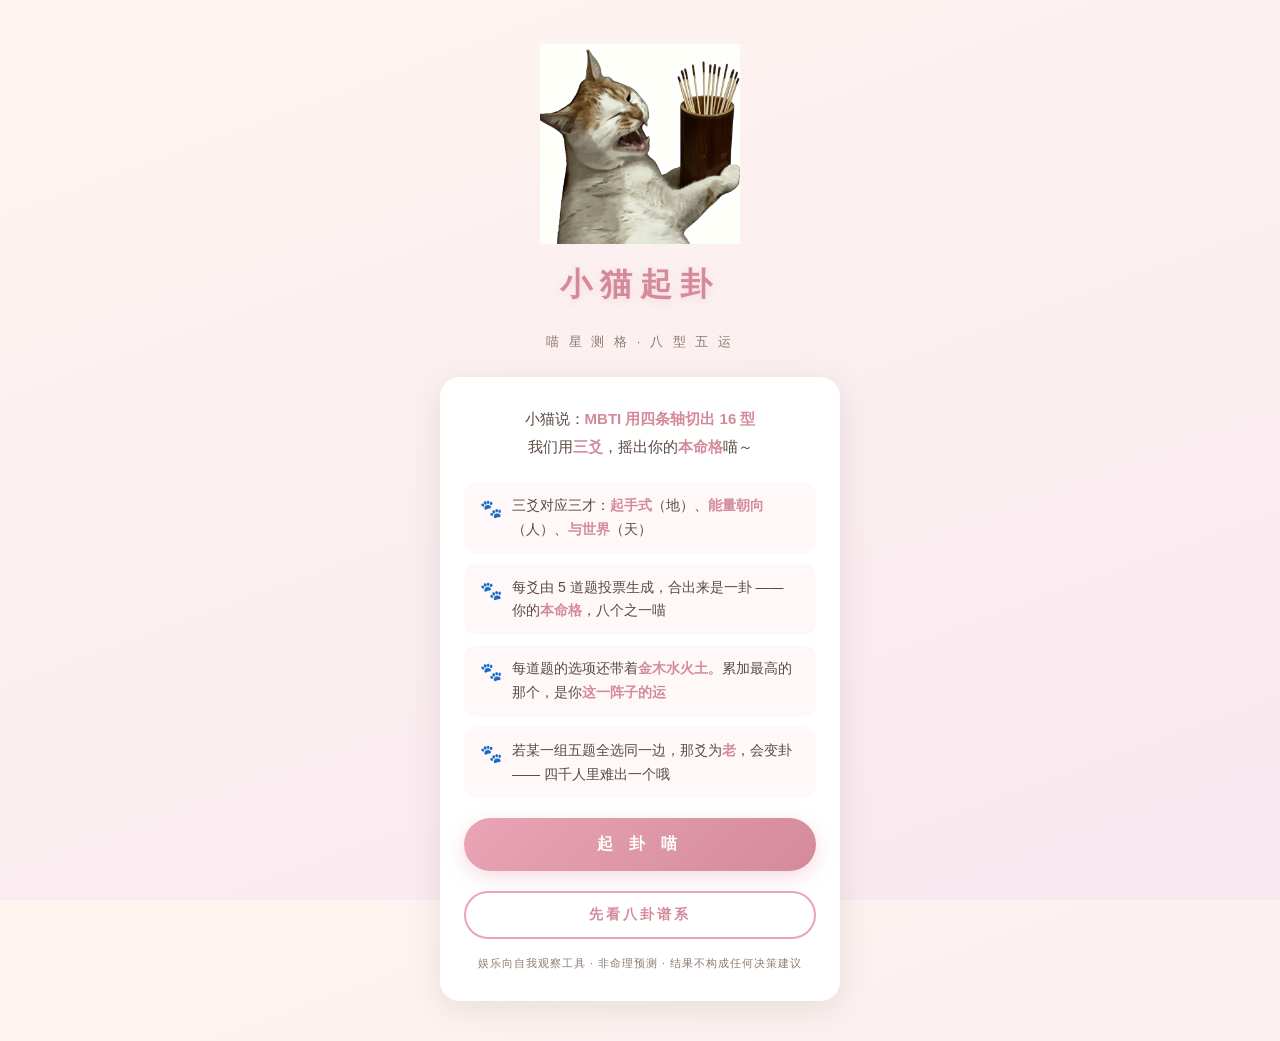
==== index.html @ 9aabb69f "Initial commit: 小猫起卦" ====
<!DOCTYPE html>
<html lang="zh-CN">
<head>
<meta charset="UTF-8">
<meta name="viewport" content="width=device-width, initial-scale=1.0, maximum-scale=1.0, user-scalable=no">
<title>小猫起卦 · 喵星测格</title>
<style>
:root{
  --cream:#fef5f0;
  --pink:#f8e8f0;
  --rose:#e8a5b5;
  --rose-deep:#d48a9a;
  --beige:#d4a574;
  --brown:#5a4a42;
  --brown-light:#8b7a6f;
  --white:#fff;
  --shadow:rgba(90,74,66,.12);
}
*{box-sizing:border-box;margin:0;padding:0;-webkit-tap-highlight-color:transparent}
html,body{height:100%}
body{
  font-family:"PingFang SC","Microsoft YaHei","Hiragino Sans GB",sans-serif;
  background:linear-gradient(160deg,var(--cream) 0%,var(--pink) 100%);
  color:var(--brown);
  line-height:1.8;
  overflow-x:hidden;
  min-height:100vh;
}
#app{position:relative;max-width:440px;margin:0 auto;min-height:100%;padding:20px}
.screen{display:none;animation:fadeUp .5s ease both}
.screen.on{display:block}
@keyframes fadeUp{from{opacity:0;transform:translateY(20px)}to{opacity:1;transform:none}}

.cat{font-size:64px;text-align:center;margin:20px 0;animation:bounce 2s ease-in-out infinite}
@keyframes bounce{0%,100%{transform:translateY(0)}50%{transform:translateY(-8px)}}
.paw{font-size:24px;opacity:.6;display:inline-block;animation:pawStep 1.5s ease-in-out infinite}
@keyframes pawStep{0%,100%{opacity:.3;transform:scale(.9)}50%{opacity:.8;transform:scale(1.1)}}

/* Logo */
.logo{display:flex;flex-direction:column;align-items:center;margin:24px 0 16px}
.logo-icon{width:200px;height:200px;position:relative;margin-bottom:12px;animation:logoFloat 3s ease-in-out infinite}
@keyframes logoFloat{0%,100%{transform:translateY(0) rotate(0)}50%{transform:translateY(-5px) rotate(2deg)}}
.logo-icon img{width:100%;height:100%;object-fit:contain}
.logo-text{font-size:32px;font-weight:700;color:var(--rose-deep);letter-spacing:8px;text-shadow:0 2px 8px rgba(232,165,181,.3)}

/* Cat expressions */
.cat-expr{display:inline-block;position:relative}
.cat-expr img{width:120px;height:120px;object-fit:contain}
.cat-expr.thinking{animation:catThink 2s ease-in-out infinite}
@keyframes catThink{0%,100%{transform:rotate(-5deg)}50%{transform:rotate(5deg)}}
.cat-expr.shaking{animation:catShake 0.3s ease-in-out infinite}
@keyframes catShake{0%,100%{transform:translateX(0) rotate(0)}25%{transform:translateX(-5px) rotate(-10deg)}75%{transform:translateX(5px) rotate(10deg)}}
.cat-expr.surprised{animation:catSurprise 1s ease-in-out infinite}
@keyframes catSurprise{0%,100%{transform:scale(1)}50%{transform:scale(1.1)}}
.cat-expr.proud{animation:catProud 2s ease-in-out infinite}
@keyframes catProud{0%,100%{transform:translateY(0)}50%{transform:translateY(-8px) rotate(3deg)}}

/* Quiz cat mascot */
.quiz-cat{position:fixed;bottom:20px;right:20px;z-index:100;pointer-events:none;animation:catPeek 3s ease-in-out infinite}
.quiz-cat img{width:60px;height:60px;object-fit:contain;border-radius:50%;background:var(--white);box-shadow:0 4px 12px var(--shadow)}
@keyframes catPeek{0%,100%{transform:translateY(0) rotate(0)}50%{transform:translateY(-10px) rotate(5deg)}}

/* Casting animation */
.cast-scene{text-align:center;padding:60px 20px}
.cast-cat{display:inline-block;position:relative}
.cast-cat img{width:150px;height:150px;object-fit:contain;animation:castShake 0.6s ease-in-out infinite}
@keyframes castShake{0%,100%{transform:rotate(-5deg) translateY(0)}25%{transform:rotate(5deg) translateY(-10px)}50%{transform:rotate(-5deg) translateY(0)}75%{transform:rotate(5deg) translateY(-10px)}}

/* Speech bubble */
.speech{position:relative;background:var(--white);border-radius:20px;padding:12px 18px;margin:16px auto;max-width:280px;box-shadow:0 4px 16px var(--shadow);font-size:14px;color:var(--brown);text-align:center}
.speech::after{content:"";position:absolute;bottom:-10px;left:50%;transform:translateX(-50%);border:10px solid transparent;border-top-color:var(--white)}

.title{text-align:center;font-size:28px;font-weight:600;color:var(--rose-deep);letter-spacing:6px;margin:16px 0 8px}
.subtitle{text-align:center;font-size:13px;color:var(--brown-light);letter-spacing:3px;margin-bottom:24px}
.card-intro{background:var(--white);border-radius:20px;padding:28px 24px;box-shadow:0 8px 32px var(--shadow);margin-bottom:20px}
.lede{font-size:15px;color:var(--brown);text-align:center;margin-bottom:20px;line-height:1.9}
.lede b{color:var(--rose-deep);font-weight:600}
.steps{list-style:none;margin:20px 0}
.steps li{position:relative;padding:12px 16px 12px 48px;margin-bottom:10px;background:rgba(232,165,181,.08);border-radius:12px;font-size:14px;color:var(--brown);line-height:1.7}
.steps li::before{content:"🐾";position:absolute;left:16px;top:12px;font-size:18px}
.steps li b{color:var(--rose-deep);font-weight:600}
.btn{display:block;width:100%;margin-top:20px;padding:16px;background:linear-gradient(135deg,var(--rose) 0%,var(--rose-deep) 100%);color:var(--white);border:none;border-radius:30px;font-family:inherit;font-size:16px;font-weight:600;letter-spacing:6px;cursor:pointer;box-shadow:0 6px 20px rgba(232,165,181,.4);transition:all .2s}
.btn:hover{transform:translateY(-2px);box-shadow:0 8px 24px rgba(232,165,181,.5)}
.btn:active{transform:translateY(0)}
.btn.ghost{background:transparent;border:2px solid var(--rose);color:var(--rose-deep);letter-spacing:3px;box-shadow:none;font-size:14px;padding:13px}
.btn.ghost:hover{background:rgba(232,165,181,.1)}
.disc{margin-top:16px;font-size:11px;color:var(--brown-light);text-align:center;letter-spacing:1px;line-height:1.6}

.qhead{display:flex;align-items:center;justify-content:space-between;margin-bottom:16px;padding:12px 16px;background:var(--white);border-radius:14px;box-shadow:0 2px 12px var(--shadow)}
.qnum{font-size:12px;color:var(--brown-light);letter-spacing:1px}
.axes{display:flex;gap:5px}
.axis{width:28px;height:4px;background:rgba(232,165,181,.2);border-radius:2px}
.axis.done{background:var(--rose)}
.axis.cur{background:var(--beige);animation:pulse 1s ease-in-out infinite}
@keyframes pulse{0%,100%{opacity:1}50%{opacity:.5}}
.yaoBox{display:flex;flex-direction:column-reverse;align-items:center;gap:10px;padding:20px 0;min-height:110px}
.yao{width:110px;height:14px;display:flex;gap:14px;opacity:0;transform:scale(.5) rotate(-10deg);transition:.6s cubic-bezier(.34,1.56,.64,1)}
.yao.show{opacity:1;transform:none}
.yao i{height:14px;background:var(--rose);display:block;border-radius:7px;box-shadow:0 2px 8px rgba(232,165,181,.3)}
.yao.yang i:first-child{flex:1}
.yao.yin i:first-child{flex:.42}
.yao.yin i:last-child{flex:.42}
.yao.lao i{background:var(--beige);box-shadow:0 2px 10px rgba(212,165,116,.4)}
.ylabel{font-size:11px;color:var(--brown-light);text-align:center;letter-spacing:2px;margin-top:4px}
.qcard{background:var(--white);border-radius:18px;padding:24px 20px;box-shadow:0 4px 20px var(--shadow);margin-bottom:16px}
.qtext{font-size:17px;line-height:1.8;margin-bottom:20px;color:var(--brown);font-weight:500}
.opt{display:block;width:100%;text-align:left;margin-bottom:12px;padding:14px 16px;background:rgba(232,165,181,.06);border:2px solid rgba(232,165,181,.2);color:var(--brown);font-family:inherit;font-size:14.5px;line-height:1.7;border-radius:12px;cursor:pointer;transition:all .2s}
.opt:hover{background:rgba(232,165,181,.12);border-color:var(--rose);transform:translateX(4px)}
.opt.sel{background:var(--rose);border-color:var(--rose-deep);color:var(--white)}
.qhint{font-size:11px;color:var(--brown-light);text-align:center;letter-spacing:2px;margin-top:8px}

#cast{text-align:center;padding-top:80px}
#cast .spin{font-size:90px;display:inline-block;animation:spin 1.8s ease-in-out}
@keyframes spin{0%{transform:rotate(0) scale(.5);opacity:0}30%{opacity:1}100%{transform:rotate(720deg) scale(1);opacity:1}}
#cast p{margin-top:24px;letter-spacing:5px;color:var(--brown-light);font-size:14px}

.card{background:var(--white);border-radius:22px;padding:28px 22px 24px;position:relative;overflow:hidden;box-shadow:0 12px 40px var(--shadow)}
.card::before{content:"";position:absolute;top:0;left:0;right:0;height:6px;background:linear-gradient(90deg,var(--rose),var(--beige),var(--rose))}
.card .tri{display:flex;flex-direction:column-reverse;align-items:center;gap:9px;margin:16px 0}
.card .tri .yao{width:90px}
.card .tri .yao i{background:var(--brown)}
.card .tri .yao.lao i{background:var(--rose-deep)}
.gname{font-size:30px;text-align:center;letter-spacing:3px;font-weight:700;color:var(--rose-deep);margin-top:8px}
.ghex{text-align:center;font-size:14px;color:var(--brown-light);letter-spacing:2px;margin-top:4px}
.tagline{text-align:center;font-size:14px;color:var(--brown);margin-top:14px;padding:0 8px;font-weight:500}
.verdict{margin-top:18px;padding:16px;background:rgba(232,165,181,.06);border-radius:12px;font-size:14px;color:var(--brown);line-height:1.9}
.wxrow{display:flex;align-items:center;gap:10px;margin-top:16px;padding:12px 14px;background:rgba(212,165,116,.1);border-radius:10px}
.dot{width:16px;height:16px;border-radius:50%;flex:none;box-shadow:0 2px 6px rgba(0,0,0,.1)}
.wxrow .t1{font-size:13px;color:var(--brown);font-weight:500}
.wxrow .t2{font-size:11px;color:var(--brown-light);margin-left:auto;letter-spacing:1px}
.seal{position:absolute;right:16px;top:16px;width:48px;height:48px;background:var(--rose);color:var(--white);border-radius:50%;font-size:14px;line-height:1.2;text-align:center;display:flex;align-items:center;justify-content:center;box-shadow:0 3px 10px rgba(232,165,181,.4);transform:rotate(8deg)}
.kv{margin-top:20px}
.kv .row{display:flex;gap:12px;padding:10px 0;border-bottom:1px dashed rgba(232,165,181,.2);font-size:13.5px}
.kv .k{color:var(--brown-light);flex:none;width:60px;letter-spacing:1px;font-weight:500}
.kv .v{color:var(--brown);line-height:1.7}
.badge{display:inline-block;font-size:11px;letter-spacing:1px;padding:3px 9px;border-radius:12px;margin-right:6px;font-weight:500}
.badge.rose{background:var(--rose);color:var(--white)}
.badge.beige{background:var(--beige);color:var(--white)}
.badge.brown{background:var(--brown);color:var(--white)}
.small{font-size:11.5px;color:var(--brown-light);line-height:1.7}
.block{margin-top:24px}
.bt{font-size:14px;letter-spacing:4px;color:var(--rose-deep);margin-bottom:12px;display:flex;align-items:center;gap:10px;font-weight:600}
.bt::after{content:"";flex:1;height:1px;background:linear-gradient(90deg,var(--rose),transparent)}
.panel{background:var(--white);border-radius:14px;padding:16px;box-shadow:0 2px 12px var(--shadow);font-size:14px;color:var(--brown);line-height:1.8}
.panel b{color:var(--rose-deep);font-weight:600}
.chips{display:flex;flex-wrap:wrap;gap:8px;margin-top:10px}
.chip{padding:8px 12px;border:2px solid rgba(232,165,181,.3);border-radius:20px;font-size:12.5px;color:var(--brown);cursor:pointer;background:var(--white);font-family:inherit;transition:all .2s;font-weight:500}
.chip:hover,.chip.on{border-color:var(--rose);color:var(--rose-deep);background:rgba(232,165,181,.1)}
.meter{height:6px;background:rgba(232,165,181,.15);border-radius:3px;overflow:hidden;margin:10px 0 14px}
.meter i{display:block;height:100%;background:linear-gradient(90deg,var(--rose),var(--beige));width:0;transition:width 1s ease;border-radius:3px}
.grid8{display:grid;grid-template-columns:repeat(4,1fr);gap:8px;margin-top:10px}
.gcell{border:2px solid rgba(232,165,181,.2);border-radius:12px;padding:10px 4px;text-align:center;cursor:pointer;transition:all .2s;background:var(--white)}
.gcell:hover{border-color:var(--rose);transform:translateY(-2px);box-shadow:0 4px 12px var(--shadow)}
.gcell .s{font-size:24px;line-height:1.2}
.gcell .n{font-size:11px;color:var(--brown-light);margin-top:2px;letter-spacing:1px}
.gcell.me{border-color:var(--rose-deep);background:rgba(232,165,181,.15)}
</style>
</head>
<body>
<div id="app">

<section class="screen on" id="s-intro">
  <div class="logo">
    <div class="logo-icon">
      <img src="images/logo.jpg" alt="小猫起卦">
    </div>
    <div class="logo-text">小猫起卦</div>
  </div>
  <div class="subtitle">喵 星 测 格 · 八 型 五 运</div>
  <div class="card-intro">
    <p class="lede">小猫说：<b>MBTI 用四条轴切出 16 型</b><br>我们用<b>三爻</b>，摇出你的<b>本命格</b>喵～</p>
    <ul class="steps">
      <li>三爻对应三才：<b>起手式</b>（地）、<b>能量朝向</b>（人）、<b>与世界</b>（天）</li>
      <li>每爻由 5 道题投票生成，合出来是一卦 —— 你的<b>本命格</b>，八个之一喵</li>
      <li>每道题的选项还带着<b>金木水火土</b>。累加最高的那个，是你<b>这一阵子的运</b></li>
      <li>若某一组五题全选同一边，那爻为<b>老</b>，会变卦 —— 四千人里难出一个哦</li>
    </ul>
    <button class="btn" onclick="startQuiz()">起&nbsp;卦&nbsp;喵</button>
    <button class="btn ghost" onclick="openAtlas()">先看八卦谱系</button>
    <p class="disc">娱乐向自我观察工具 · 非命理预测 · 结果不构成任何决策建议</p>
  </div>
</section>

<section class="screen" id="s-quiz">
  <div class="quiz-cat">
    <img src="images/1.gif" alt="思考猫">
  </div>
  <div class="qhead">
    <div class="qnum" id="qProg">第 1 / 15 题</div>
    <div class="axes" id="qAxes"></div>
  </div>
  <div class="yaoBox">
    <div id="yaoStack"></div>
    <div class="ylabel" id="yLabel"></div>
  </div>
  <div class="qcard">
    <div class="qtext" id="qText"></div>
    <div id="qOpts"></div>
    <div class="qhint" id="qHint"></div>
  </div>
  <div style="text-align:center;margin:16px 0">
    <span class="paw">🐾</span>
    <span class="paw" style="animation-delay:.3s">🐾</span>
    <span class="paw" style="animation-delay:.6s">🐾</span>
  </div>
</section>

<section class="screen" id="s-cast">
  <div class="cast-scene">
    <div style="position:relative;display:inline-block">
      <span class="cast-sparkle">✨</span>
      <span class="cast-sparkle">⭐</span>
      <span class="cast-sparkle">✨</span>
      <span class="cast-sparkle">⭐</span>
      <div class="cast-cat">
        <img src="images/2.gif" alt="摇卦猫">
      </div>
    </div>
    <div class="cast-text">小猫在摇卦喵...</div>
  </div>
</section>

<section class="screen" id="s-res"></section>
<section class="screen" id="s-atlas"></section>

</div>

<script>
const AXES = [
  { key:'chu',   pos:'初爻', cai:'地', dim:'起手式', yang:'起', yin:'承', desc:'先出手，还是先接住' },
  { key:'zhong', pos:'中爻', cai:'人', dim:'能量朝向', yang:'显', yin:'藏', desc:'摊开来说，还是自己消化' },
  { key:'shang', pos:'上爻', cai:'天', dim:'与世界', yang:'塑', yin:'随', desc:'改造环境，还是适应环境' }
];

const BANK = [
  { a:'组里临时缺一块负责人，你的第一反应', o:[
    {t:'我先顶上，边做边调', yan:'yang', wx:'火'},
    {t:'先把这摊子到底怎么回事看清楚', yan:'yin', wx:'土'} ]},
  { a:'', o:[
    {t:'有人当众反驳你，你', yan:'yang', wx:'金'},
    {t:'有人当众反驳你，你', yan:'yin', wx:'水'} ],
    alt:[{t:'当场把理由讲清楚', yan:'yang', wx:'金'},{t:'先听明白他到底在说什么', yan:'yin', wx:'水'}]},
  { a:'', o:[
    {t:'一个全是陌生人的场合，你会', yan:'yin', wx:'土'},
    {t:'一个全是陌生人的场合，你会', yan:'yang', wx:'木'} ],
    alt:[{t:'找个位置坐下，等事情发生', yan:'yin', wx:'土'},{t:'主动找一个同样落单的人开口', yan:'yang', wx:'木'}]},
  { a:'', o:[
    {t:'事情彻底卡住了，你的本能是', yan:'yin', wx:'水'},
    {t:'事情彻底卡住了，你的本能是', yan:'yang', wx:'火'} ],
    alt:[{t:'顺着卡点往前摸，看它通向哪', yan:'yin', wx:'水'},{t:'推翻重来，先把这口气打回来', yan:'yang', wx:'火'}]},
  { a:'', o:[
    {t:'很久不联系的人突然找你帮忙', yan:'yang', wx:'金'},
    {t:'很久不联系的人突然找你帮忙', yan:'yin', wx:'木'} ],
    alt:[{t:'先问清楚这事归谁负责，再说帮', yan:'yang', wx:'金'},{t:'先应下来，再看它会长成什么', yan:'yin', wx:'木'}]},

  { a:'心里压着一件事', o:[
    {t:'找个人说出来，说着说着才想明白', yan:'yang', wx:'火'},
    {t:'自己待着，想清楚了再开口', yan:'yin', wx:'土'} ]},
  { a:'被人认真夸了一次', o:[
    {t:'表面接住，回家反复想他是不是客气', yan:'yin', wx:'水'},
    {t:'直接回「对，这块我做得挺好」', yan:'yang', wx:'金'} ]},
  { a:'你在乎的人状态很差', o:[
    {t:'陪着，不追问，等他自己愿意讲', yan:'yin', wx:'木'},
    {t:'直接把「你最近不对劲」说出来', yan:'yang', wx:'土'} ]},
  { a:'你的意见和所有人相反', o:[
    {t:'当场讲出来，哪怕不合群', yan:'yang', wx:'火'},
    {t:'先记下，散场后单独找那个人说', yan:'yin', wx:'水'} ]},
  { a:'别人问你「最近怎么样」', o:[
    {t:'如实说，包括不好的那部分', yan:'yang', wx:'金'},
    {t:'说个「还行」，真的部分留给极少数人', yan:'yin', wx:'木'} ]},

  { a:'团队有个你早就看不惯的规矩', o:[
    {t:'提出来，推动它改掉', yan:'yang', wx:'金'},
    {t:'改不动，但我能找到绕开它的办法', yan:'yin', wx:'水'} ]},
  { a:'搬进一座新城市', o:[
    {t:'先看这座城市要我怎么活，再调整自己', yan:'yin', wx:'土'},
    {t:'按自己的节奏摆开，让环境慢慢长出来', yan:'yang', wx:'木'} ]},
  { a:'和一个人的关系总是出问题', o:[
    {t:'我先改自己那部分，看它会不会变', yan:'yang', wx:'火'},
    {t:'接受有些关系就是这个形状，不再修', yan:'yin', wx:'水'} ]},
  { a:'一个完全空白的周末', o:[
    {t:'提前排好，尽量不被打断', yan:'yang', wx:'金'},
    {t:'睡醒再看，随当天的状态走', yan:'yin', wx:'木'} ]},
  { a:'你所处的环境让你不舒服', o:[
    {t:'忍一段时间，通常会习惯', yan:'yin', wx:'土'},
    {t:'不习惯。我会改变它，或者走', yan:'yang', wx:'火'} ]}
];

const QLIST = [];
BANK.forEach(q=>{
  if(q.a) QLIST.push({stem:q.a, opts:q.o});
  else QLIST.push({stem:q.o[0].t, opts:q.alt});
});

const WUXING = {
  金:{name:'金',tone:'肃杀', color:'#d4a574', state:'你最近在清理。想划边界、想做了断、想把没用的东西砍掉喵。', need:'砍完就别再回头看第二眼。'},
  木:{name:'木',tone:'生发', color:'#8bc48a', state:'你最近在长。有东西刚冒头，还没成形，但不受控制喵。', need:'给它一个能靠的架子，别让它自己乱爬。'},
  水:{name:'水',tone:'流动', color:'#7ab8d4', state:'你最近在绕。不硬碰，往低处走，也在往深处走喵。', need:'绕可以，但要给自己定一个流向。'},
  火:{name:'火',tone:'显发', color:'#e8a5b5', state:'你最近在烧。想被看见、想推进、停不下来喵。', need:'备一份不来自别人的燃料。'},
  土:{name:'土',tone:'承载', color:'#c4a882', state:'你最近在扛。很多重量落到你身上，你还撑着喵。', need:'先卸一件，地球不会因此停。'}
};
const WX_ORDER = ['木','火','土','金','水'];

const TYPES = {
  '111':{ g:'乾', glyph:'☰', label:'乾 · 天行', wx:'金', tri:['起','显','塑'], tagline:'那个自己给自己立目标的人', verdict:'三爻皆阳。你不等人给方向，环境不让你满意，你就自己改喵。', gift:'起势、定调、在没人负责的时候把事情接过来', drain:'等你反复提醒才动的人', shade:'把「需要帮助」当成失格，最后一个人扛完所有', eyes:'可靠，但有点不敢麻烦他', tip:'让别人帮你一次，天不会塌。'},
  '000':{ g:'坤', glyph:'☷', label:'坤 · 厚德', wx:'土', tri:['承','藏','随'], tagline:'所有人都来找她，但她不找人', verdict:'三爻皆阴。你不是没有主张，你是习惯先把别人的位置接住喵。', gift:'容纳、托底、让散掉的东西重新成形', drain:'把你的稳定当成理所当然的人', shade:'边界长期不响，直到某天身体或情绪替你关上', eyes:'温和好说话，其实最不容易被真正了解', tip:'答应之前先问一次「我自己想要什么」，就一次。'},
  '100':{ g:'震', glyph:'☳', label:'震 · 惊雷', wx:'木', tri:['起','藏','随'], tagline:'点火的人，不负责烧完', verdict:'一阳动于下。你启动极快，动力闷在里面，外面看着还挺平静喵。', gift:'打破僵局、从零起势、让事情第一次发生', drain:'拖住你不让动的人', shade:'雷声一过就散场，留下一堆别人要收拾的开头', eyes:'突然、有爆发力、不太可预测', tip:'给自己留一件必须做完的事，别只留开始。'},
  '011':{ g:'巽', glyph:'☴', label:'巽 · 入风', wx:'木', tri:['承','显','塑'], tagline:'不急着表态，但最后都按她说的办了', verdict:'一阴入于下。你不撞开缝隙，你渗进去喵。', gift:'柔性推动、在没有名分的地方把事办了、知道该再进哪一寸', drain:'要求你当场站队的人', shade:'从不正面表态，出了事没人知道主意是谁出的', eyes:'好商量，但很难真的改变她', tip:'关键的那一次，把话说在前面。'},
  '010':{ g:'坎', glyph:'☵', label:'坎 · 潜渊', wx:'水', tri:['承','显','随'], tagline:'越乱他越冷静的人', verdict:'坎中满 —— 外暗内明。你看着随和，其实心里最有数喵。', gift:'在险中判断、承接混乱、别人慌的时候你还在读局面', drain:'逼你在信息不全时表态的人', shade:'习惯试探、不肯先交付，等于把主动权一直攥在手里', eyes:'深、读不透，可靠但不太好接近', tip:'挑一件事，先把自己交出去一半。'},
  '101':{ g:'离', glyph:'☲', label:'离 · 附丽', wx:'火', tri:['起','藏','塑'], tagline:'需要被看见，也真的值得被看见', verdict:'离中虚 —— 外明内暗。火要附着东西才烧得住，所以你总得有个燃料喵。', gift:'表达、把冷的场子照亮、让注意力自然聚过来', drain:'从不给你反馈的人', shade:'内核私密又敏感，认可一断就说熄就熄', eyes:'亮眼、有审美、情绪来得快', tip:'备一份不来自别人的燃料。'},
  '001':{ g:'艮', glyph:'☶', label:'艮 · 停云', wx:'土', tri:['承','藏','塑'], tagline:'需要独处充电，别追问为什么', verdict:'一阳止于上。先接住、不说、但绝不让你推动 —— 这就是「止」喵。', gift:'稳住现场、边界天然存在、能在该停的地方停住', drain:'不停推进你、追问你理由的人', shade:'停太久，把「不着急」活成了「来不及」', eyes:'安静、慢热、有点难约', tip:'给「止」设一个出口，定一个该动的日子。'},
  '110':{ g:'兑', glyph:'☱', label:'兑 · 初月', wx:'金', tri:['起','显','随'], tagline:'让陌生房间迅速变熟的人', verdict:'兑上缺 —— 口开于上。你主动、外放、顺势，所以人人都舒服喵。', gift:'连接、破冰、把气氛救活、让人愿意开口', drain:'只索取情绪价值、不回应你的人', shade:'怕冷场怕到开始讨好，散场之后自己空', eyes:'好相处、有趣，但好像对谁都一样', tip:'留三个人，可以不讨好。'}
};

const COMBO = {
  '乾':{金:'你已经在改环境了，现在还在顺手砍掉不需要的部分喵。',木:'目标正在变大，你开始给自己立一个更难的。',水:'少见的后撤。那不是认输，是读数喵。',火:'全开。这段时间的强度，别人会记很久。',土:'扛得有点多了 —— 乾最不该自己扛喵。'},
  '坤':{金:'你开始划线了。会有人不习惯，但这条线是对的喵。',木:'有人在替一个新的你打地基，注意是谁。',水:'承载变成了流动，你最近没那么硬扛了喵。',火:'少见的表达期。坤烧起来比谁都久。',土:'土上加土，超重。先卸一件喵。'},
  '震':{金:'这次点火之前你会先切一次，比过去狠喵。',木:'连着启动。你正同时推开好几扇门。',水:'雷藏在水下，动静变小，力道变大喵。',火:'你正在把话说响，别在最高点停手。',土:'起势撞上责任，走不快，先减一项喵。'},
  '巽':{金:'渗不动的时候，你开始用硬的了喵。',木:'渗得很顺。你在没名分的地方长成了一条路。',水:'风生水起，你最近的话比平时管用喵。',火:'你罕见地站到明处。会有点晒，但值得。',土:'渗透遇到硬土，慢下来不是失败喵。'},
  '坎':{金:'你开始做割舍的判断，冷得连自己都意外喵。',木:'水下有东西在长，先别告诉任何人。',水:'水上再加一波。你读局读得更清，也更不想动喵。',火:'险中见明。这段时间适合把结论说出口。',土:'水被土困住。最近的累，是没说出口的累喵。'},
  '离':{金:'火在削掉多余的光。你变冷了，也更好看了喵。',木:'有燃料了。这段时间的表达，有东西可烧。',水:'水火相煎。外亮内耗，盯紧你的电量喵。',火:'最亮的一段。被看见这件事，该被满足了。',土:'你在替不值得的人保温喵。'},
  '艮':{金:'边界升级成了墙。先确认防对了人没有喵。',木:'山里在长东西。你的「止」开始有收成。',水:'山下有水。表面没动，心里已经绕完三圈喵。',火:'停太久之后的第一次点火，会烧得很直接。',土:'土压着山。你最近沉，且不肯说为什么沉喵。'},
  '兑':{金:'你收了笑，把话说准了。这阵子适合谈条件喵。',木:'关系在自然长。你播种的方式特别省力。',水:'悦而流动。你最近很会聊，也很会躲喵。',火:'场子被你点亮。散场后给自己留半小时。',土:'你在替整个气氛负责，太重了 —— 让别人冷一次喵。'}
};

const GUIWEI = {
  乾:'金金归位。你这一阵子的清理，就是乾本身的样子。极少见：一个人刚好活成自己的格局喵。',
  坤:'土土归位。承载不再消耗你，因为它已经是你。这是坤最好的状态喵。',
  震:'木木归位。起势和生长对齐了。你正在做一件本来就该由你启动的事喵。',
  巽:'木木归位。渗透有了方向。你不用再说「我随便」，你其实早就定了喵。',
  坎:'水水归位。读局的人不再被局读。你这一阵子异常清醒，也别到处说喵。',
  离:'火火归位。燃料是自己。离最难得的一次，燃烧不靠外界认可喵。',
  艮:'土土归位。山落地成土。你停下来的地方，终于变成了可以住的地方喵。',
  兑:'金金归位。悦收成了锋。你这次笑着说的话，别人当真了喵。'
};

const LAO = {
  chu:{ y:'起手式已经到底。你会从「先出手」滑向「先接住」喵。', n:'你憋太久了。下一次会翻成「这次我先来」。'},
  zhong:{ y:'表达欲顶到天花板。藏不住了，也别再藏喵。', n:'你把话说回来了。从摊开转为内收，这是收网，不是退让。'},
  shang:{ y:'塑形到了极限，再往前就是硬碰硬喵。', n:'你打算不再适应这个环境了。这个转念会成真。'}
};

const ZHI = {
  乾:'结局是你自己站起来，不靠任何人给方向喵。',
  坤:'结局是你接住更多，也因此更被需要喵。',
  震:'结局是一件新事由你启动，雷打出去了喵。',
  巽:'结局你不声不响地改掉了那条规矩喵。',
  坎:'结局是你必须穿过一次麻烦，穿过去就通了喵。',
  离:'结局是你被认真看见一次喵。',
  艮:'结局是你停下来，而且停得心甘喵。',
  兑:'结局是一段关系被你说活了喵。'
};

const SHENG = {木:'火',火:'土',土:'金',金:'水',水:'木'};
const KE = {木:'土',土:'水',水:'火',火:'金',金:'木'};
function relation(a,b){
  if(a===b) return 'bi';
  if(SHENG[a]===b) return 'wo-sheng';
  if(SHENG[b]===a) return 'sheng-wo';
  if(KE[a]===b) return 'wo-ke';
  return 'ke-wo';
}
const REL_TEXT = {
  'bi':{t:'比和',s:88,d:'同气。你们不需要翻译，一个停顿另一个人就懂喵。<br>风险也在这：两人都等对方先开口，于是谁都没说。有人先动一次，这段关系就活了。'},
  'sheng-wo':{t:'生我',s:82,d:'对方是你的供给位，且常常不觉得累喵。<br>这类关系最容易失衡 —— 因为接受的一方看不见成本。半年内主动回一次，不必等价，让他知道你有看到。'},
  'wo-sheng':{t:'我生',s:66,d:'你是输出的一方，你把这段关系养起来的喵。<br>输出到某个程度会突然空。到点就停，不要硬撑到怨气出来 —— 怨气是这个组合唯一的死法。'},
  'wo-ke':{t:'我克',s:58,d:'你们之间有一根弦，一碰就紧，而且多半是你碰的喵。<br>但克也是雕琢：这段关系里被你改掉的毛病，确实都是真的毛病。少说一句，效果会好很多。'},
  'ke-wo':{t:'克我',s:62,d:'你在这段关系里会被压住，且压你的那个人不觉得自己在压喵。<br>难受，但这是八个组合里最容易被校正的一个。扛不住就先讲，别用远离代替表达。'}
};
function sameG(){
  return {t:'同卦',s:90,d:'同一个格。你们的优点一模一样，缺点也一模一样 —— 所以你们最烦对方的地方，就是自己身上那块喵。<br>这段关系的用法是拿来做镜子的，不是用来互相确认的。'};
}

/* Cat expressions for each type */
function getCatExpr(type){
  const exprs = {
    '乾': {img:'images/3.gif', class:'proud', msg:'本喵就是天行健！'},
    '坤': {img:'images/4.gif', class:'thinking', msg:'嗯...本喵在承载万物喵'},
    '震': {img:'images/5.gif', class:'surprised', msg:'雷来了！本喵要起飞！'},
    '巽': {img:'images/6.gif', class:'thinking', msg:'本喵已经渗透进去了...'},
    '坎': {img:'images/7.gif', class:'proud', msg:'本喵看穿了一切'},
    '离': {img:'images/8.gif', class:'proud', msg:'看本喵多闪亮！'},
    '艮': {img:'images/9.gif', class:'thinking', msg:'别吵，本喵要静静'},
    '兑': {img:'images/640.gif', class:'surprised', msg:'来来来，大家一起玩！'}
  };
  return exprs[type.g] || {img:'images/1.gif', class:'', msg:''};
}

let qi=0, votes=[0,0,0], lines=[], tally={木:0,火:0,土:0,金:0,水:0};

function shuffle(arr){
  for(let i=arr.length-1;i>0;i--){const j=Math.floor(Math.random()*(i+1));[arr[i],arr[j]]=[arr[j],arr[i]];}
  return arr;
}
function show(id){
  document.querySelectorAll('.screen').forEach(s=>s.classList.remove('on'));
  document.getElementById(id).classList.add('on');
  window.scrollTo(0,0);
}
function startQuiz(){
  qi=0;votes=[0,0,0];lines=[];tally={木:0,火:0,土:0,金:0,水:0};
  show('s-quiz'); renderAxisBar(); renderYaos(); renderQ();
}
function renderAxisBar(){
  const gi = Math.floor(qi/5);
  document.getElementById('qAxes').innerHTML = AXES.map((a,i)=>
    `<div class="axis ${i<gi?'done':(i===gi?'cur':'')}"></div>`).join('');
}
function renderYaos(){
  const box=document.getElementById('yaoStack');
  box.innerHTML = lines.map(l=>
    `<div class="yao ${l.yang?'yang':'yin'} ${l.lao?'lao':''} show"><i></i><i></i></div>`).join('');
  const done=lines.length;
  document.getElementById('yLabel').textContent = done? AXES[done-1].pos+' 已成 · '+AXES[done-1].dim : '三爻将自下而上生成喵';
}
function renderQ(){
  if(qi>=15){ cast(); return; }
  const {stem,opts}=QLIST[qi];
  const ax=AXES[Math.floor(qi/5)];
  document.getElementById('qProg').textContent = `第 ${qi+1} / 15 题 · ${ax.pos}`;
  document.getElementById('qText').textContent = stem;
  const pair = shuffle([...opts]);
  document.getElementById('qOpts').innerHTML = pair.map((o,i)=>
    `<button class="opt" onclick="pick(${i},'${o.yan}','${o.wx}')">${o.t}</button>`).join('');
  document.getElementById('qHint').textContent = ax.dim+' · '+ax.desc;
  renderAxisBar();
}
function pick(i,yan,wx){
  document.querySelectorAll('.opt').forEach((b,bi)=>b.classList.toggle('sel',bi===i));
  const ax=Math.floor(qi/5);
  if(yan==='yang') votes[ax]++;
  tally[wx]++;
  setTimeout(()=>{
    qi++;
    if(qi%5===0){
      const v=votes[ax];
      lines.push({ yang: v>=3, lao: (v===5||v===0) });
      renderYaos();
    }
    renderQ();
  },260);
}
function cast(){ show('s-cast'); setTimeout(()=>{ renderResult(); show('s-res'); },1700); }

function compute(){
  const code = lines.map(l=>l.yang?'1':'0').join('');
  const type = TYPES[code];
  let best = WX_ORDER[0]; WX_ORDER.forEach(w=>{ if(tally[w]>tally[best]) best=w; });
  const laos = lines.map((l,i)=>l.lao?AXES[i].key:null).filter(Boolean);
  const flipped = lines.map(l=>l.lao?(l.yang?'0':'1'):(l.yang?'1':'0')).join('');
  return {code,type,wx:best,laos,flipCode:flipped,flipType:TYPES[flipped]};
}
function yaoHtml(arr){
  return arr.map(l=>`<div class="yao ${l.yang?'yang':'yin'} ${l.lao?'lao':''} show"><i></i><i></i></div>`).join('');
}
function renderResult(){
  const r=compute();
  const T=r.type, W=WUXING[r.wx];
  const guiwei = (T.wx===r.wx);
  const combo = COMBO[T.g][r.wx];
  const laon = r.laos.length;
  let extras='';
  if(laon){
    const desc = r.laos.map(k=>{
      const idx=AXES.findIndex(a=>a.key===k); const l=lines[idx];
      return `<b>${AXES[idx].pos}</b>${l.yang?'老阳':'老阴'} —— ${l.yang?LAO[k].y:LAO[k].n}`;
    }).join('<br>');
    extras = `<div class="block">
      <div class="bt">变 爻 · ${laon>1?'重':laon} 出</div>
      <div class="panel">${desc}
        <div style="margin-top:12px;padding-top:11px;border-top:1px dashed rgba(232,165,181,.2)">
        <b>${T.g}之${r.flipType.g}</b> —— ${ZHI[r.flipType.g]}</div>
      </div></div>`;
  }
  const badge = guiwei
    ? `<span class="badge beige">归位</span><span class="small">当运与本命同气，约五分之一的人测得到</span>`
    : `<span class="small">当运 ≠ 本命（${WUXING[T.wx].name}）：你正处在一个和底色不同的时段</span>`;
  
  const catExpr = getCatExpr(T);

  document.getElementById('s-res').innerHTML = `
    <div class="card">
      <div class="seal">${T.g}<br>格</div>
      <div style="text-align:center;margin:10px 0">
        <div class="cat-expr ${catExpr.class}">
          <img src="${catExpr.img}" alt="${T.g}猫">
        </div>
        <div class="speech">${catExpr.msg}</div>
      </div>
      <div class="tri">${yaoHtml(lines)}</div>
      <div class="gname">${T.label}</div>
      <div class="ghex">${T.glyph} ${T.tri.join(' · ')} </div>
      <div class="tagline">${T.tagline}</div>
      <div class="verdict">${T.verdict}</div>
      <div class="wxrow">
        <span class="dot" style="background:${W.color}"></span>
        <span class="t1">当运 · <b>${r.wx}</b>（${W.tone}）</span>
        <span class="t2">${badge}</span>
      </div>
    </div>

    <div class="kv">
      <div class="row"><div class="k">当下</div><div class="v">${W.state}</div></div>
      <div class="row"><div class="k">判词</div><div class="v">${combo}</div></div>
      <div class="row"><div class="k">天赋</div><div class="v">${T.gift}</div></div>
      <div class="row"><div class="k">阴影</div><div class="v">${T.shade}</div></div>
      <div class="row"><div class="k">消耗</div><div class="v">${T.drain}</div></div>
      <div class="row"><div class="k">别人眼中</div><div class="v">${T.eyes}</div></div>
      <div class="row"><div class="k">一句</div><div class="v">${T.tip}</div></div>
      <div class="row"><div class="k">补一句</div><div class="v">${W.need}</div></div>
    </div>

    ${extras}

    <div class="block">
      <div class="bt">稀 缺 度</div>
      <div class="panel small" style="background:none;box-shadow:none;padding:0">
        本型八型均分，单看型不稀有。稀有度全在下面三层喵：<br>
        <span class="badge brown">变爻 ${laon?laon+' 爻':'无'}</span>
        至少一爻变 ≈ 17.7% ｜ 三爻皆变 ≈ 0.024%（约四千人一个）<br>
        <span class="badge ${guiwei?'beige':'brown'}">归位 ${guiwei?'成':'未'}</span>
        当运与本命同气 ≈ 20%<br>
        <span class="badge ${laon&&guiwei?'beige':'brown'}">你的组合</span>
        ${laon&&guiwei?'变爻 + 归位同时出现，约 3.5%':'变爻与归位同时出现 ≈ 3.5%'}
      </div>
    </div>

    <div class="block">
      <div class="bt">配 一 下 🐱</div>
      <div class="panel" style="padding-bottom:12px">
        <div class="small">选对方的本命格，按你们的卦德五行算关系喵。</div>
        <div class="chips" id="pairChips"></div>
        <div id="pairOut"></div>
      </div>
    </div>

    <div class="block">
      <div class="bt">全 部 八 格</div>
      <div class="grid8">${Object.entries(TYPES).map(([c,t])=>
        `<div class="gcell ${c===r.code?'me':''}" onclick="peek('${c}')">
           <div class="s">${t.glyph}</div><div class="n">${t.g}</div></div>`).join('')}</div>
      <div id="peekOut"></div>
    </div>

    <button class="btn" onclick="copyCard()">复制结果卡文案</button>
    <button class="btn ghost" onclick="show('s-intro')">再 起 一 卦</button>
    <p class="disc">娱乐向自我观察工具。变爻与归位会随你的状态漂移，建议隔一季度再起一次喵。<br>非命理预测，不构成任何决策建议。</p>
  `;
  buildPair(r);
}
function buildPair(r){
  const chips=document.getElementById('pairChips');
  chips.innerHTML = Object.entries(TYPES).map(([c,t])=>
    `<button class="chip" onclick="doPair('${c}','${r.code}',this)">${t.g} · ${t.wx}</button>`).join('');
}
function doPair(otherCode,myCode,btn){
  document.querySelectorAll('#pairChips .chip').forEach(c=>c.classList.remove('on'));
  btn.classList.add('on');
  const A=TYPES[myCode], B=TYPES[otherCode];
  const rel = (A.g===B.g) ? sameG() : REL_TEXT[relation(A.wx,B.wx)];
  document.getElementById('pairOut').innerHTML = `
    <div style="margin-top:14px;padding-top:14px;border-top:1px dashed rgba(232,165,181,.2)">
      <div style="font-size:15px;color:var(--brown)">${A.g} × ${B.g}
        <span class="badge rose" style="margin-left:6px">${rel.t}</span></div>
      <div class="meter"><i style="width:0"></i></div>
      <div class="small" style="color:var(--brown-light);font-size:13px;line-height:1.8">${rel.d}</div>
    </div>`;
  requestAnimationFrame(()=>{ document.querySelector('#pairOut .meter i').style.width=rel.s+'%'; });
}
function peek(c){
  const t=TYPES[c];
  document.getElementById('peekOut').innerHTML = `
    <div class="panel" style="margin-top:12px">
      <b>${t.label}</b> ${t.glyph} ｜ ${t.tri.join('·')} ｜ 本命${t.wx}<br>
      ${t.tagline}<br><span class="small" style="color:var(--brown-light)">${t.verdict}</span>
    </div>`;
}
function copyCard(){
  const r=compute(), T=r.type, W=WUXING[r.wx];
  const txt = [
    `【小猫起卦】我的本命格：${T.label} ${T.glyph}`,
    `${T.tagline}`,
    `${T.verdict}`,
    `当运 · ${r.wx}（${W.tone}）｜ ${COMBO[T.g][r.wx]}`,
    r.laos.length? `${T.g}之${r.flipType.g}：${ZHI[r.flipType.g]}` : '',
    `—— 起一卦：${location.href}`
  ].filter(Boolean).join('\n');
  navigator.clipboard.writeText(txt).then(()=>alert('已复制喵，可直接发朋友圈或发给别人配对。'))
   .catch(()=>{ const ta=document.createElement('textarea'); ta.value=txt; document.body.appendChild(ta);
     ta.select(); document.execCommand('copy'); ta.remove(); alert('已复制喵。'); });
}

function openAtlas(){
  show('s-atlas');
  document.getElementById('s-atlas').innerHTML = `
    <div class="bt" style="font-size:15px;letter-spacing:5px">八 卦 谱 系 🐱</div>
    <div class="small" style="margin-bottom:14px">三爻 = 起手式（地）· 能量朝向（人）· 与世界（天）<br>
    取象直接沿用传统卦德：健顺动入陷丽止悦 —— 玄学在这里是坐标系，不是皮肤喵。</div>
    ${Object.entries(TYPES).map(([c,t])=>`
      <div class="panel" style="margin-bottom:12px">
        <div style="display:flex;align-items:center;gap:12px">
          <div style="font-size:30px;line-height:1">${t.glyph}</div>
          <div><b style="font-size:16px">${t.label}</b>
            <div class="small">${t.tri.join(' · ')} ｜ 本命${t.wx}</div></div>
        </div>
        <div style="margin-top:10px;font-size:13.5px;color:var(--brown)">${t.tagline}</div>
        <div class="small" style="margin-top:6px">${t.verdict}</div>
        <div class="small" style="color:var(--brown-light);margin-top:6px">阴影：${t.shade}</div>
      </div>`).join('')}
    <div class="bt" style="font-size:15px;letter-spacing:5px;margin-top:26px">五 运</div>
    ${WX_ORDER.map(w=>{const x=WUXING[w];return `
      <div class="panel" style="margin-bottom:10px;display:flex;gap:11px;align-items:flex-start">
        <span class="dot" style="background:${x.color};margin-top:7px"></span>
        <div><b>${w} · ${x.tone}</b><div class="small">${x.state}</div></div>
      </div>`}).join('')}
    <div class="bt" style="font-size:15px;letter-spacing:5px;margin-top:26px">生 克 关 系</div>
    <div class="panel small">
      比和（同气）· 生我（供给位）· 我生（输出位）· 我克（雕琢）· 克我（被校正）<br>
      另加一格：同卦（镜子）。共 6 类模板覆盖全部 36 组合喵。
    </div>
    <button class="btn" onclick="startQuiz()">起 卦 喵</button>
    <button class="btn ghost" onclick="show('s-intro')">返回</button>`;
}
</script>
</body>
</html>
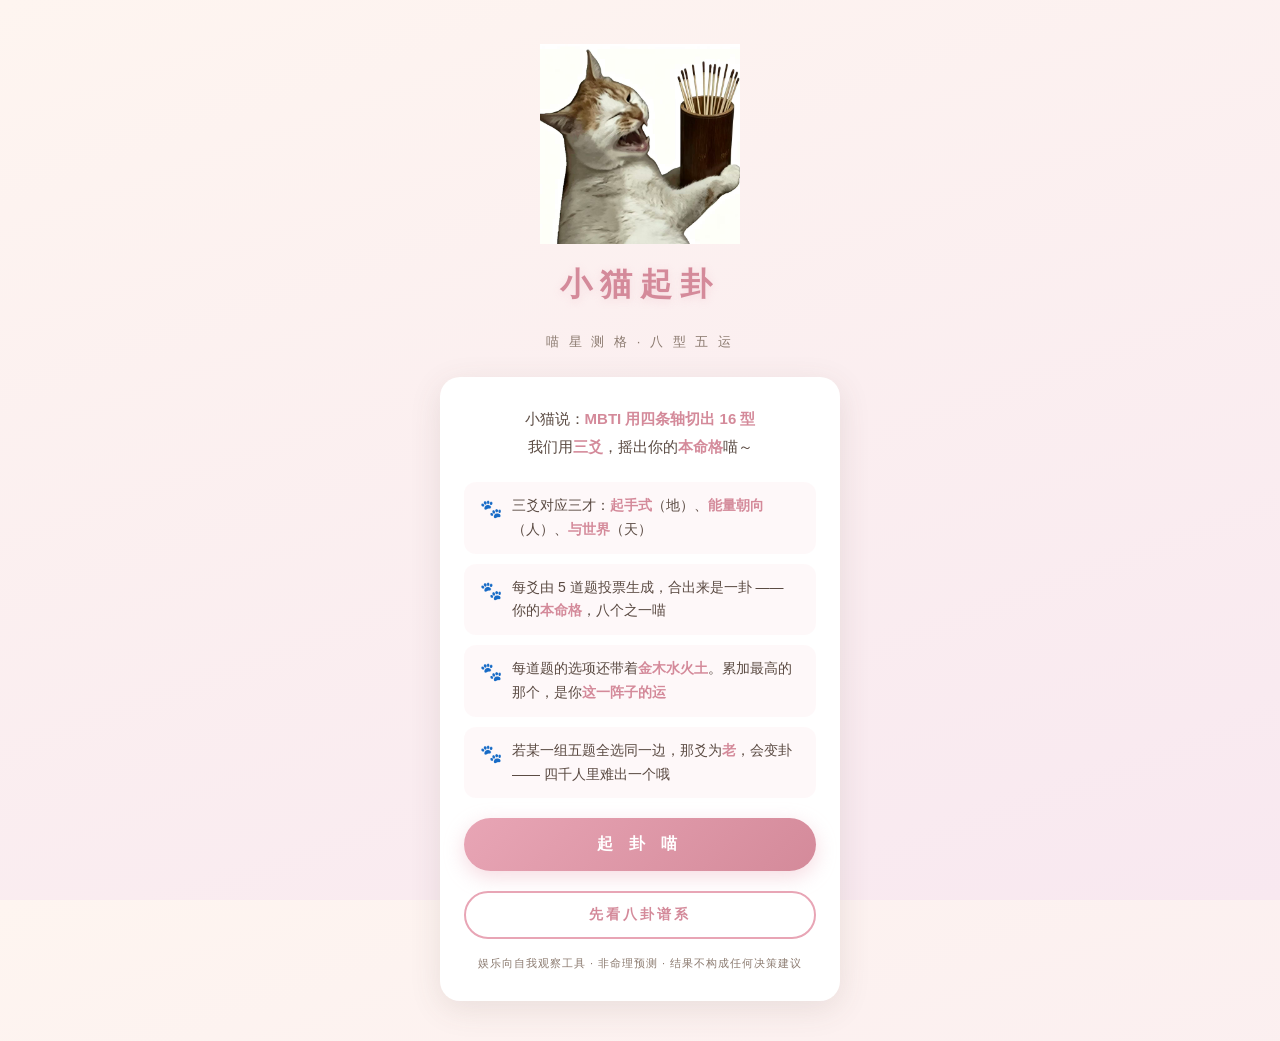
==== commit d0c3740c: "更新题目 + 加摇色子动画" ====
--- a/index.html
+++ b/index.html
@@ -65,6 +65,19 @@
 .cast-cat{display:inline-block;position:relative}
 .cast-cat img{width:150px;height:150px;object-fit:contain;animation:castShake 0.6s ease-in-out infinite}
 @keyframes castShake{0%,100%{transform:rotate(-5deg) translateY(0)}25%{transform:rotate(5deg) translateY(-10px)}50%{transform:rotate(-5deg) translateY(0)}75%{transform:rotate(5deg) translateY(-10px)}}
+
+/* Dice rolling animation */
+.dice-overlay{position:fixed;top:0;left:0;right:0;bottom:0;background:rgba(254,245,240,.9);z-index:1000;display:flex;align-items:center;justify-content:center;animation:fadeIn .2s ease}
+@keyframes fadeIn{from{opacity:0}to{opacity:1}}
+.dice-container{position:relative;width:200px;height:200px}
+.dice{position:absolute;width:60px;height:60px;background:var(--white);border-radius:12px;box-shadow:0 8px 24px var(--shadow);display:flex;align-items:center;justify-content:center;font-size:32px;font-weight:700;color:var(--rose-deep);animation:diceRoll 0.8s cubic-bezier(.34,1.56,.64,1)}
+.dice:nth-child(1){top:20px;left:20px;animation-delay:0s}
+.dice:nth-child(2){top:20px;right:20px;animation-delay:.1s}
+.dice:nth-child(3){bottom:20px;left:20px;animation-delay:.2s}
+.dice:nth-child(4){bottom:20px;right:20px;animation-delay:.3s}
+@keyframes diceRoll{0%{transform:translateY(-100px) rotate(0deg);opacity:0}50%{transform:translateY(20px) rotate(360deg);opacity:1}70%{transform:translateY(-10px) rotate(540deg)}100%{transform:translateY(0) rotate(720deg);opacity:1}}
+.dice-result{position:absolute;top:50%;left:50%;transform:translate(-50%,-50%);font-size:48px;animation:popIn .4s ease .6s both}
+@keyframes popIn{from{transform:translate(-50%,-50%) scale(0);opacity:0}to{transform:translate(-50%,-50%) scale(1);opacity:1}}
 
 /* Speech bubble */
 .speech{position:relative;background:var(--white);border-radius:20px;padding:12px 18px;margin:16px auto;max-width:280px;box-shadow:0 4px 16px var(--shadow);font-size:14px;color:var(--brown);text-align:center}
@@ -233,57 +246,56 @@
 ];
 
 const BANK = [
-  { a:'组里临时缺一块负责人，你的第一反应', o:[
-    {t:'我先顶上，边做边调', yan:'yang', wx:'火'},
-    {t:'先把这摊子到底怎么回事看清楚', yan:'yin', wx:'土'} ]},
-  { a:'', o:[
-    {t:'有人当众反驳你，你', yan:'yang', wx:'金'},
-    {t:'有人当众反驳你，你', yan:'yin', wx:'水'} ],
-    alt:[{t:'当场把理由讲清楚', yan:'yang', wx:'金'},{t:'先听明白他到底在说什么', yan:'yin', wx:'水'}]},
-  { a:'', o:[
-    {t:'一个全是陌生人的场合，你会', yan:'yin', wx:'土'},
-    {t:'一个全是陌生人的场合，你会', yan:'yang', wx:'木'} ],
-    alt:[{t:'找个位置坐下，等事情发生', yan:'yin', wx:'土'},{t:'主动找一个同样落单的人开口', yan:'yang', wx:'木'}]},
-  { a:'', o:[
-    {t:'事情彻底卡住了，你的本能是', yan:'yin', wx:'水'},
-    {t:'事情彻底卡住了，你的本能是', yan:'yang', wx:'火'} ],
-    alt:[{t:'顺着卡点往前摸，看它通向哪', yan:'yin', wx:'水'},{t:'推翻重来，先把这口气打回来', yan:'yang', wx:'火'}]},
-  { a:'', o:[
-    {t:'很久不联系的人突然找你帮忙', yan:'yang', wx:'金'},
-    {t:'很久不联系的人突然找你帮忙', yan:'yin', wx:'木'} ],
-    alt:[{t:'先问清楚这事归谁负责，再说帮', yan:'yang', wx:'金'},{t:'先应下来，再看它会长成什么', yan:'yin', wx:'木'}]},
-
-  { a:'心里压着一件事', o:[
-    {t:'找个人说出来，说着说着才想明白', yan:'yang', wx:'火'},
-    {t:'自己待着，想清楚了再开口', yan:'yin', wx:'土'} ]},
-  { a:'被人认真夸了一次', o:[
-    {t:'表面接住，回家反复想他是不是客气', yan:'yin', wx:'水'},
-    {t:'直接回「对，这块我做得挺好」', yan:'yang', wx:'金'} ]},
-  { a:'你在乎的人状态很差', o:[
-    {t:'陪着，不追问，等他自己愿意讲', yan:'yin', wx:'木'},
-    {t:'直接把「你最近不对劲」说出来', yan:'yang', wx:'土'} ]},
-  { a:'你的意见和所有人相反', o:[
-    {t:'当场讲出来，哪怕不合群', yan:'yang', wx:'火'},
-    {t:'先记下，散场后单独找那个人说', yan:'yin', wx:'水'} ]},
-  { a:'别人问你「最近怎么样」', o:[
-    {t:'如实说，包括不好的那部分', yan:'yang', wx:'金'},
-    {t:'说个「还行」，真的部分留给极少数人', yan:'yin', wx:'木'} ]},
-
-  { a:'团队有个你早就看不惯的规矩', o:[
-    {t:'提出来，推动它改掉', yan:'yang', wx:'金'},
-    {t:'改不动，但我能找到绕开它的办法', yan:'yin', wx:'水'} ]},
-  { a:'搬进一座新城市', o:[
-    {t:'先看这座城市要我怎么活，再调整自己', yan:'yin', wx:'土'},
-    {t:'按自己的节奏摆开，让环境慢慢长出来', yan:'yang', wx:'木'} ]},
-  { a:'和一个人的关系总是出问题', o:[
-    {t:'我先改自己那部分，看它会不会变', yan:'yang', wx:'火'},
-    {t:'接受有些关系就是这个形状，不再修', yan:'yin', wx:'水'} ]},
-  { a:'一个完全空白的周末', o:[
-    {t:'提前排好，尽量不被打断', yan:'yang', wx:'金'},
-    {t:'睡醒再看，随当天的状态走', yan:'yin', wx:'木'} ]},
-  { a:'你所处的环境让你不舒服', o:[
-    {t:'忍一段时间，通常会习惯', yan:'yin', wx:'土'},
-    {t:'不习惯。我会改变它，或者走', yan:'yang', wx:'火'} ]}
+  /* --- 初爻 · 起/承 --- */
+  { a:'闺蜜突然发消息说心情不好', o:[
+    {t:'立刻打电话过去问怎么了', yan:'yang', wx:'火'},
+    {t:'先想想她最近是不是遇到什么事了', yan:'yin', wx:'土'} ]},
+  { a:'在商场看到一件超好看但有点贵的衣服', o:[
+    {t:'先试穿，好看就买', yan:'yang', wx:'金'},
+    {t:'先逛逛别的店，回来再说', yan:'yin', wx:'水'} ]},
+  { a:'朋友聚会，发现有个陌生人', o:[
+    {t:'主动过去打招呼聊天', yan:'yang', wx:'木'},
+    {t:'先观察一下，等别人介绍', yan:'yin', wx:'土'} ]},
+  { a:'和男朋友/暧昧对象吵架了', o:[
+    {t:'直接说清楚，把问题摊开', yan:'yang', wx:'火'},
+    {t:'先冷静一下，想想谁的问题', yan:'yin', wx:'水'} ]},
+  { a:'周末突然有空，没人约', o:[
+    {t:'马上计划出去浪', yan:'yang', wx:'木'},
+    {t:'先宅着，看心情再说', yan:'yin', wx:'土'} ]},
+
+  /* --- 中爻 · 显/藏 --- */
+  { a:'今天化了个超满意的妆', o:[
+    {t:'疯狂自拍发朋友圈', yan:'yang', wx:'火'},
+    {t:'自己照镜子欣赏，不一定要发', yan:'yin', wx:'土'} ]},
+  { a:'被人夸「你今天好漂亮」', o:[
+    {t:'开心地说「谢谢！我也觉得」', yan:'yang', wx:'金'},
+    {t:'表面淡定，心里乐开花', yan:'yin', wx:'水'} ]},
+  { a:'看到朋友发了很美的旅行照', o:[
+    {t:'直接评论「好美！求带」', yan:'yang', wx:'木'},
+    {t:'默默点赞，私聊问她好不好玩', yan:'yin', wx:'水'} ]},
+  { a:'工作上被老板当众表扬', o:[
+    {t:'大方说谢谢，分享经验', yan:'yang', wx:'火'},
+    {t:'谦虚一下，回去再细想', yan:'yin', wx:'土'} ]},
+  { a:'心里有个小秘密', o:[
+    {t:'找最信任的人说出来', yan:'yang', wx:'金'},
+    {t:'写在日记里，自己消化', yan:'yin', wx:'木'} ]},
+
+  /* --- 上爻 · 塑/随 --- */
+  { a:'合租的室友总是不收拾厨房', o:[
+    {t:'直接贴个值日表在墙上', yan:'yang', wx:'金'},
+    {t:'自己多收拾，等她不好意思', yan:'yin', wx:'水'} ]},
+  { a:'去一家新开的网红店，排队超长', o:[
+    {t:'改天早点来，一定要吃到', yan:'yang', wx:'木'},
+    {t:'算了，换一家差不多的', yan:'yin', wx:'土'} ]},
+  { a:'发现男朋友有个小毛病', o:[
+    {t:'直接说，让他改', yan:'yang', wx:'火'},
+    {t:'慢慢引导，或者自己适应', yan:'yin', wx:'水'} ]},
+  { a:'计划好的旅行突然下雨', o:[
+    {t:'改行程，找室内活动', yan:'yang', wx:'金'},
+    {t:'雨中漫步，也挺浪漫', yan:'yin', wx:'木'} ]},
+  { a:'公司新来了个领导，风格和你不合', o:[
+    {t:'找机会聊聊，看看能不能磨合', yan:'yang', wx:'火'},
+    {t:'先观察，调整自己的方式', yan:'yin', wx:'土'} ]}
 ];
 
 const QLIST = [];
@@ -430,6 +442,10 @@
   const ax=Math.floor(qi/5);
   if(yan==='yang') votes[ax]++;
   tally[wx]++;
+  
+  // Show dice rolling animation
+  showDiceRoll(yan);
+  
   setTimeout(()=>{
     qi++;
     if(qi%5===0){
@@ -438,7 +454,25 @@
       renderYaos();
     }
     renderQ();
-  },260);
+  },1000);
+}
+
+function showDiceRoll(yan){
+  const diceValues = yan==='yang' ? [1,3,5,6] : [2,4,6,6];
+  const resultEmoji = yan==='yang' ? '☀️' : '🌙';
+  const overlay = document.createElement('div');
+  overlay.className = 'dice-overlay';
+  overlay.innerHTML = `
+    <div class="dice-container">
+      <div class="dice">${diceValues[0]}</div>
+      <div class="dice">${diceValues[1]}</div>
+      <div class="dice">${diceValues[2]}</div>
+      <div class="dice">${diceValues[3]}</div>
+      <div class="dice-result">${resultEmoji}</div>
+    </div>
+  `;
+  document.body.appendChild(overlay);
+  setTimeout(()=>overlay.remove(), 900);
 }
 function cast(){ show('s-cast'); setTimeout(()=>{ renderResult(); show('s-res'); },1700); }
 
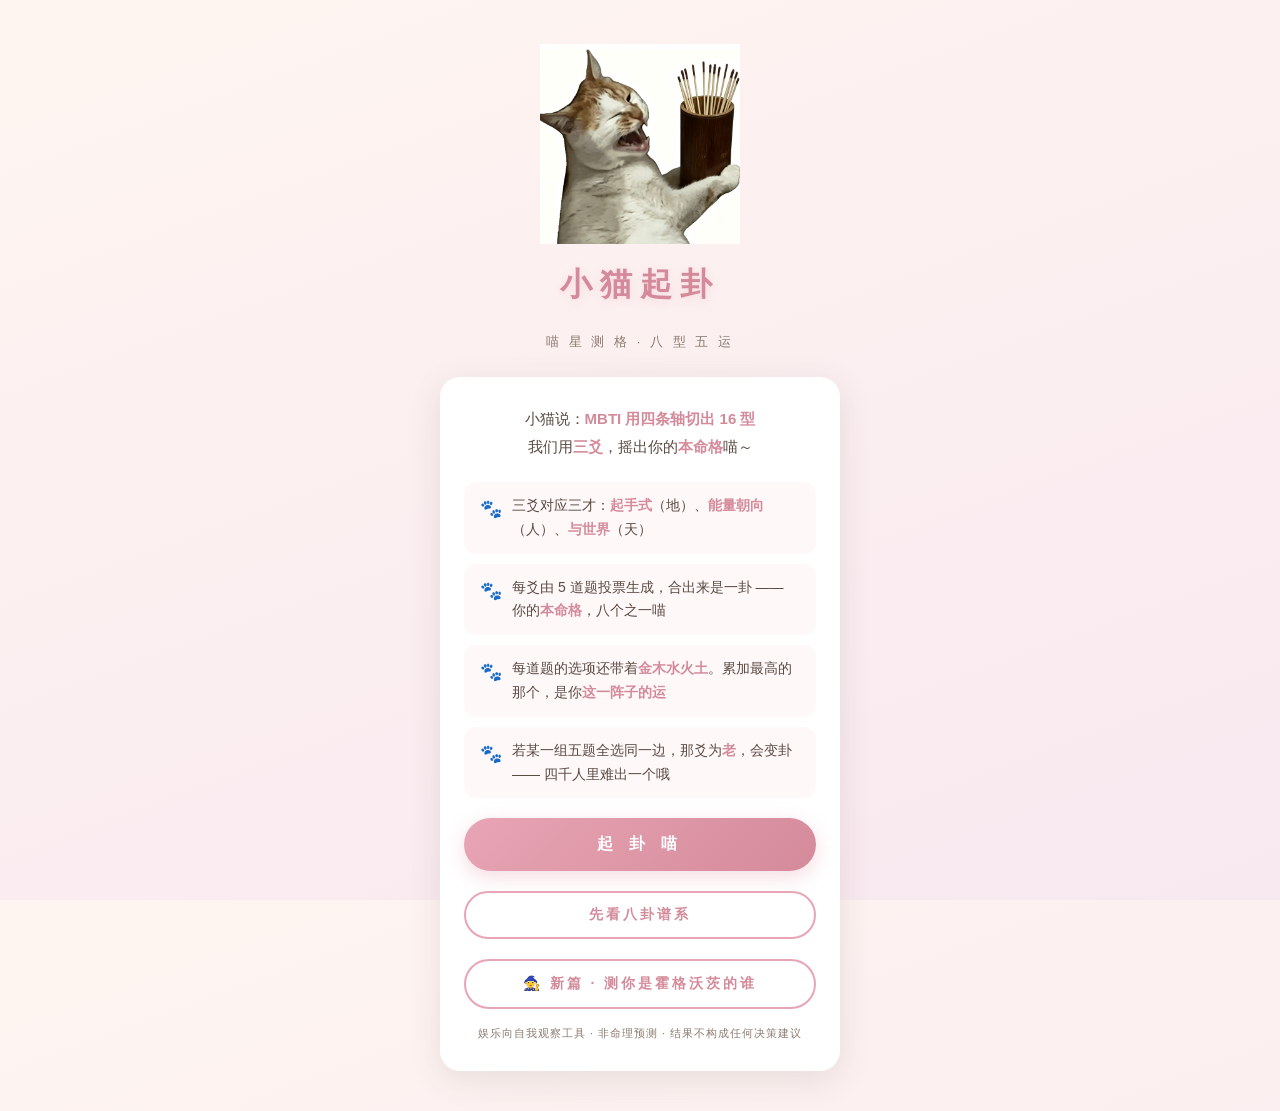
==== commit cb0065dc: "新增霍格沃茨测格：四维轴 → 16 角色 + 分院结果 首页加入口链接，README 换成真实线上地址。" ====
--- a/index.html
+++ b/index.html
@@ -190,6 +190,7 @@
     </ul>
     <button class="btn" onclick="startQuiz()">起&nbsp;卦&nbsp;喵</button>
     <button class="btn ghost" onclick="openAtlas()">先看八卦谱系</button>
+    <a class="btn ghost" href="hp.html" style="text-decoration:none;display:block;text-align:center;line-height:1.4">🧙 新篇 · 测你是霍格沃茨的谁</a>
     <p class="disc">娱乐向自我观察工具 · 非命理预测 · 结果不构成任何决策建议</p>
   </div>
 </section>
